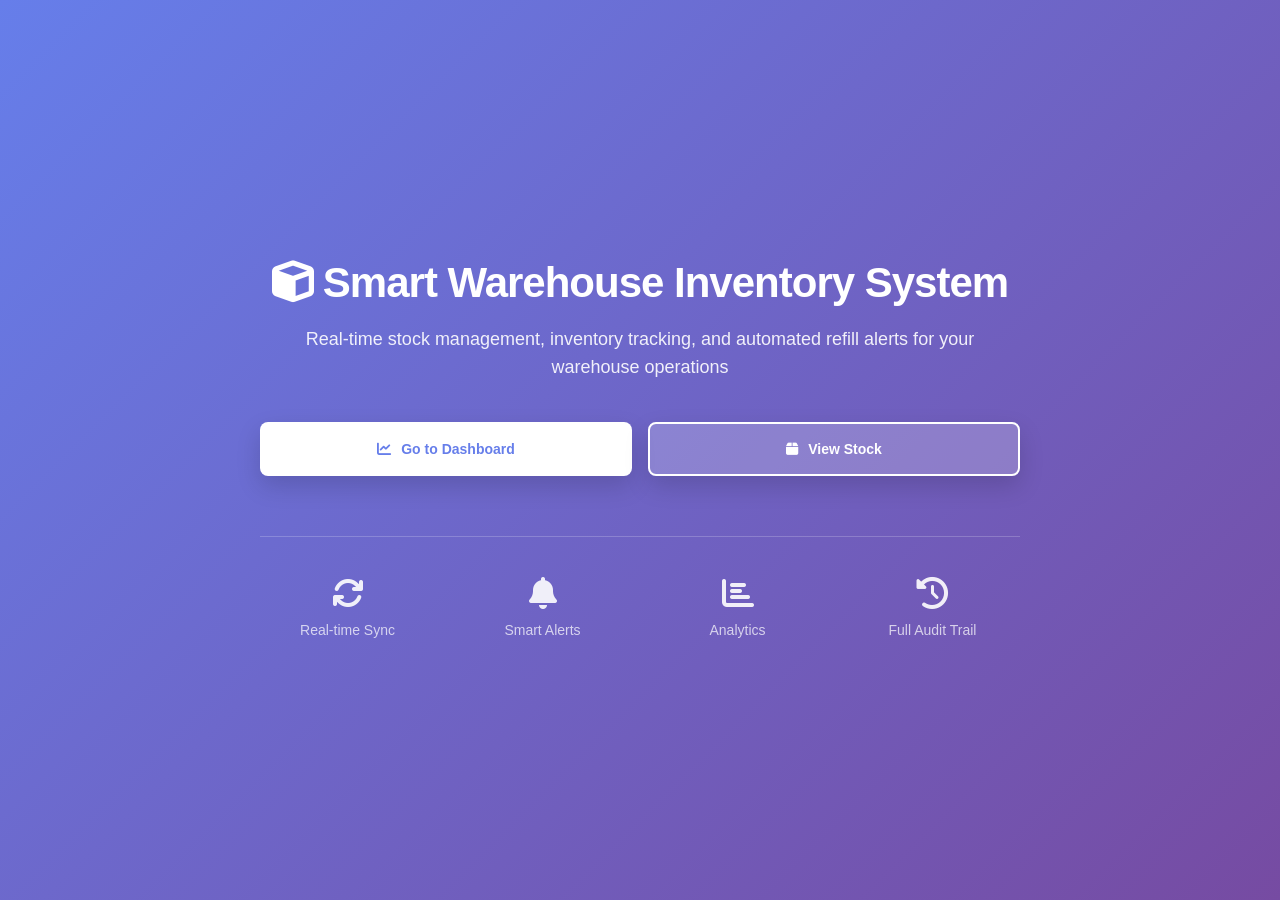
==== templates/index.html @ 35b5aa3a "Initial commit" ====
<!DOCTYPE html>
<html lang="en">
<head>
    <meta charset="UTF-8">
    <meta name="viewport" content="width=device-width, initial-scale=1.0">
    <title>Smart Warehouse Inventory System</title>
    <link href="https://cdnjs.cloudflare.com/ajax/libs/font-awesome/6.5.0/css/all.min.css" rel="stylesheet">
    <link rel="stylesheet" href="/static/style.css">
    <style>
        body {
            margin: 0;
            padding: 0;
            background: linear-gradient(135deg, #667eea 0%, #764ba2 100%);
            min-height: 100vh;
            display: flex;
            align-items: center;
            justify-content: center;
            font-family: -apple-system, BlinkMacSystemFont, "Segoe UI", Roboto, "Helvetica Neue", Arial, sans-serif;
        }
        .hero-container {
            text-align: center;
            max-width: 800px;
            padding: 40px 20px;
        }
        .hero-container h1 {
            color: white;
            font-size: 42px;
            font-weight: 700;
            margin-bottom: 16px;
            line-height: 1.2;
            letter-spacing: -1px;
        }
        .hero-container p {
            color: rgba(255,255,255,0.9);
            font-size: 18px;
            margin-bottom: 40px;
            line-height: 1.6;
        }
        .hero-buttons {
            display: grid;
            grid-template-columns: repeat(auto-fit, minmax(200px, 1fr));
            gap: 16px;
            justify-content: center;
        }
        .hero-buttons a {
            background: white;
            color: #667eea;
            padding: 14px 28px;
            border-radius: 8px;
            text-decoration: none;
            font-weight: 600;
            transition: all 0.3s ease;
            display: flex;
            align-items: center;
            justify-content: center;
            gap: 10px;
            box-shadow: 0 10px 24px rgba(0,0,0,0.15);
        }
        .hero-buttons a:hover {
            transform: translateY(-4px);
            box-shadow: 0 16px 32px rgba(0,0,0,0.2);
            background: #f0f0f0;
        }
        .hero-buttons a.secondary {
            background: rgba(255,255,255,0.2);
            color: white;
            border: 2px solid white;
        }
        .hero-buttons a.secondary:hover {
            background: rgba(255,255,255,0.3);
        }
        .feature-grid {
            display: grid;
            grid-template-columns: repeat(auto-fit, minmax(150px, 1fr));
            gap: 20px;
            margin-top: 60px;
            padding-top: 40px;
            border-top: 1px solid rgba(255,255,255,0.2);
        }
        .feature-item {
            color: white;
            text-align: center;
        }
        .feature-item i {
            font-size: 32px;
            margin-bottom: 10px;
            opacity: 0.9;
        }
        .feature-item p {
            font-size: 14px;
            margin: 0;
            opacity: 0.8;
        }
    </style>
</head>
<body>

<div class="hero-container">
    <h1><i class="fas fa-cube" style="margin-right: 10px;"></i>Smart Warehouse Inventory System</h1>
    <p>Real-time stock management, inventory tracking, and automated refill alerts for your warehouse operations</p>
    
    <div class="hero-buttons">
        <a href="/"><i class="fas fa-chart-line"></i> Go to Dashboard</a>
        <a href="/products" class="secondary"><i class="fas fa-box"></i> View Stock</a>
    </div>

    <div class="feature-grid">
        <div class="feature-item">
            <i class="fas fa-sync"></i>
            <p>Real-time Sync</p>
        </div>
        <div class="feature-item">
            <i class="fas fa-bell"></i>
            <p>Smart Alerts</p>
        </div>
        <div class="feature-item">
            <i class="fas fa-chart-bar"></i>
            <p>Analytics</p>
        </div>
        <div class="feature-item">
            <i class="fas fa-history"></i>
            <p>Full Audit Trail</p>
        </div>
    </div>
</div>

</body>
</html>
---- static/style.css ----
/* ============================================================
   ROOT & VARIABLES
   ============================================================ */

:root {
    --primary: #0066cc;
    --primary-dark: #0052a3;
    --primary-light: #e6f0ff;
    --secondary: #6366f1;
    --success: #10b981;
    --warning: #f59e0b;
    --danger: #ef4444;
    --gray-50: #f9fafb;
    --gray-100: #f3f4f6;
    --gray-200: #e5e7eb;
    --gray-300: #d1d5db;
    --gray-400: #9ca3af;
    --gray-500: #6b7280;
    --gray-600: #4b5563;
    --gray-700: #374151;
    --gray-800: #1f2937;
    --gray-900: #111827;
    --border-radius: 8px;
    --border-radius-lg: 12px;
    --shadow-sm: 0 1px 2px 0 rgba(0,0,0,0.05);
    --shadow-md: 0 4px 12px 0 rgba(0,0,0,0.08);
    --shadow-lg: 0 10px 24px 0 rgba(0,0,0,0.12);
    --shadow-xl: 0 20px 40px 0 rgba(0,0,0,0.15);
    --transition: all 0.3s ease;
    --transition-fast: all 0.2s ease;
}

/* ============================================================
   GENERAL STYLES
   ============================================================ */

* {
    margin: 0;
    padding: 0;
    box-sizing: border-box;
}

html {
    scroll-behavior: smooth;
}

body {
    background-color: var(--gray-50);
    font-family: -apple-system, BlinkMacSystemFont, "Segoe UI", Roboto, "Helvetica Neue", Arial, sans-serif;
    font-size: 14px;
    line-height: 1.6;
    color: var(--gray-700);
}

/* ============================================================
   SIDEBAR
   ============================================================ */

.sidebar {
    width: 260px;
    height: 100vh;
    background: linear-gradient(135deg, var(--gray-900) 0%, var(--gray-800) 100%);
    position: fixed;
    left: 0;
    top: 0;
    padding: 0;
    border-right: 1px solid rgba(255,255,255,0.1);
    display: flex;
    flex-direction: column;
    z-index: 1000;
    box-shadow: var(--shadow-lg);
    overflow-y: auto;
}

.sidebar::-webkit-scrollbar {
    width: 6px;
}

.sidebar::-webkit-scrollbar-track {
    background: rgba(255,255,255,0.05);
}

.sidebar::-webkit-scrollbar-thumb {
    background: rgba(255,255,255,0.2);
    border-radius: 3px;
}

.sidebar::-webkit-scrollbar-thumb:hover {
    background: rgba(255,255,255,0.3);
}

.sidebar h3 {
    color: #ffffff;
    font-size: 20px;
    font-weight: 700;
    padding: 24px 20px;
    border-bottom: 1px solid rgba(255,255,255,0.1);
    letter-spacing: -0.5px;
    display: flex;
    align-items: center;
    gap: 10px;
}

.sidebar h3::before {
    content: "📦";
    font-size: 24px;
}

.sidebar a {
    display: flex;
    align-items: center;
    gap: 12px;
    color: #cbd5e1;
    padding: 12px 20px;
    margin: 4px 12px;
    border-radius: var(--border-radius);
    text-decoration: none;
    transition: var(--transition-fast);
    font-size: 14px;
    font-weight: 500;
    position: relative;
}

.sidebar a::before {
    content: '';
    position: absolute;
    left: 0;
    top: 0;
    bottom: 0;
    width: 3px;
    background-color: var(--primary);
    border-radius: 0 3px 3px 0;
    opacity: 0;
    transition: var(--transition-fast);
}

.sidebar a:hover {
    background-color: rgba(255,255,255,0.1);
    color: #ffffff;
    padding-left: 24px;
}

.sidebar a:hover::before {
    opacity: 1;
}

.sidebar a i {
    width: 20px;
    text-align: center;
}

/* ============================================================
   MAIN CONTENT
   ============================================================ */

.main {
    margin-left: 260px;
    padding: 32px;
    min-height: 100vh;
}

.main h2 {
    font-size: 28px;
    font-weight: 700;
    color: var(--gray-900);
    margin-bottom: 28px;
    letter-spacing: -0.5px;
}

.main h5 {
    font-size: 16px;
    font-weight: 600;
    color: var(--gray-800);
    letter-spacing: -0.3px;
}

/* ============================================================
   CARDS & CONTAINERS
   ============================================================ */

.card {
    background: linear-gradient(135deg, #ffffff 0%, #f8fbff 100%);
    border: 2px solid #e0eaff;
    border-left: 5px solid var(--primary);
    border-radius: var(--border-radius-lg);
    box-shadow: 0 4px 15px rgba(0, 102, 204, 0.08);
    transition: var(--transition);
    overflow: hidden;
}

.card:hover {
    box-shadow: 0 10px 30px rgba(0, 102, 204, 0.15);
    border-color: var(--primary);
    transform: translateY(-4px);
}

.card.stat-card {
    background: linear-gradient(135deg, white 0%, var(--gray-50) 100%);
    border-left: 4px solid var(--primary);
    padding: 24px !important;
    display: flex;
    flex-direction: column;
    justify-content: space-between;
}

.card.stat-card {
    border-left-color: var(--primary);
    border-left-width: 6px;
    background: linear-gradient(to right, rgba(0, 102, 204, 0.05) 0%, white 20%);
    box-shadow: 0 2px 8px rgba(0, 102, 204, 0.1);
}

.card.stat-card h6 {
    color: var(--gray-600);
    font-size: 12px;
    font-weight: 600;
    text-transform: uppercase;
    letter-spacing: 0.5px;
    margin-bottom: 12px;
}

.card.stat-card h3 {
    color: var(--primary);
    font-size: 32px;
    font-weight: 700;
    line-height: 1;
}

.card.stat-card.low-stock {
    border-left-color: var(--warning);
    background: linear-gradient(to right, rgba(245, 158, 11, 0.05) 0%, white 20%);
}

.card.stat-card.low-stock h3 {
    color: var(--warning);
}

.card.stat-card.critical {
    border-left-color: var(--danger);
    background: linear-gradient(to right, rgba(239, 68, 68, 0.05) 0%, white 20%);
}

.card.stat-card.critical h3 {
    color: var(--danger);
}

.card.stat-card.outbound {
    border-left-color: var(--secondary);
    background: linear-gradient(to right, rgba(99, 102, 241, 0.05) 0%, white 20%);
}

.card.stat-card.outbound h3 {
    color: var(--secondary);
}

/* ============================================================
   TABLES
   ============================================================ */

.table {
    margin-bottom: 0;
    font-size: 14px;
}

.table thead {
    background: linear-gradient(135deg, #0066cc 0%, #004c99 100%);
    border-bottom: 3px solid #003d7a;
}

.table thead th {
    color: white;
    font-weight: 700;
    padding: 16px 12px;
    text-transform: uppercase;
    font-size: 12px;
    letter-spacing: 0.5px;
    border: none;
}

.table tbody td {
    padding: 14px 12px;
    border-color: var(--gray-200);
    vertical-align: middle;
}

.table tbody tr {
    transition: var(--transition);
}

.table tbody tr:hover {
    background-color: rgba(0, 102, 204, 0.08);
    box-shadow: inset 0 0 0 9999px rgba(0, 102, 204, 0.08);
    border-left: 4px solid var(--primary);
}

/* ============================================================
   FORMS & INPUTS
   ============================================================ */

.container {
    max-width: 600px;
    margin: 40px auto;
    padding: 20px;
}

form {
    background: linear-gradient(135deg, #ffffff 0%, #f0f7ff 100%);
    padding: 32px;
    border-radius: var(--border-radius);
    box-shadow: 0 4px 20px rgba(0, 102, 204, 0.1);
    border: 2px solid #e0eaff;
}

label {
    display: block;
    margin-bottom: 8px;
    color: var(--gray-700);
    font-weight: 600;
    font-size: 14px;
}

input[type="text"],
input[type="number"],
input[type="email"],
input[type="password"],
input[type="date"],
select,
textarea {
    width: 100%;
    padding: 10px 12px;
    margin-bottom: 20px;
    border: 2px solid #e0eaff;
    border-radius: var(--border-radius);
    font-size: 14px;
    font-family: inherit;
    transition: var(--transition-fast);
    background-color: white;
    color: var(--gray-700);
}

input[type="text"]:focus,
input[type="number"]:focus,
input[type="email"]:focus,
input[type="password"]:focus,
input[type="date"]:focus,
select:focus,
textarea:focus {
    outline: none;
    border-color: var(--primary);
    background-color: white;
    box-shadow: 0 0 0 3px var(--primary-light);
}

button[type="submit"],
.btn,
a.btn {
    background-color: var(--success);
    color: white;
    padding: 11px 24px;
    border: none;
    border-radius: var(--border-radius);
    font-size: 14px;
    font-weight: 600;
    cursor: pointer;
    transition: var(--transition-fast);
    display: inline-block;
    text-decoration: none;
    margin-bottom: 20px;
    position: relative;
    overflow: hidden;
}

button[type="submit"]::before,
.btn::before,
a.btn::before {
    content: '';
    position: absolute;
    top: 50%;
    left: 50%;
    width: 0;
    height: 0;
    background-color: rgba(255,255,255,0.3);
    border-radius: 50%;
    transform: translate(-50%, -50%);
    transition: width 0.6s, height 0.6s;
}

button[type="submit"]:hover::before,
.btn:hover::before,
a.btn:hover::before {
    width: 300px;
    height: 300px;
}

button[type="submit"]:hover,
.btn:hover,
a.btn:hover {
    background-color: var(--primary-dark);
    transform: translateY(-2px);
    box-shadow: 0 12px 24px rgba(0, 102, 204, 0.4);
}

/* ============================================================
   STATUS BADGES
   ============================================================ */

.status {
    display: inline-flex;
    align-items: center;
    gap: 6px;
    padding: 6px 12px;
    border-radius: 20px;
    font-weight: 600;
    font-size: 12px;
    text-transform: uppercase;
    letter-spacing: 0.5px;
}

.status.NORMAL,
.status.normal {
    background-color: #dcfce7;
    color: #166534;
}

.status.NORMAL::before,
.status.normal::before {
    content: "✓";
}

.status.LOW,
.status.low {
    background-color: #fef3c7;
    color: #92400e;
}

.status.LOW::before,
.status.low::before {
    content: "⚠";
}

.status.CRITICAL,
.status.critical {
    background-color: #fee2e2;
    color: #991b1b;
}

.status.CRITICAL::before,
.status.critical::before {
    content: "✕";
}

/* ============================================================
   NAVBAR & NAVIGATION
   ============================================================ */

.navbar {
    display: flex;
    gap: 20px;
    margin-bottom: 24px;
    flex-wrap: wrap;
}

.navbar a,
.text-link {
    color: var(--primary);
    text-decoration: none;
    font-weight: 500;
    transition: var(--transition);
    padding: 8px 0;
    border-bottom: 2px solid transparent;
}

.navbar a:hover,
.text-link:hover {
    color: var(--primary-dark);
    border-bottom-color: var(--primary);
}

/* ============================================================
   ANIMATIONS
   ============================================================ */

@keyframes fadeIn {
    from {
        opacity: 0;
        transform: translateY(10px);
    }
    to {
        opacity: 1;
        transform: translateY(0);
    }
}

@keyframes slideInLeft {
    from {
        opacity: 0;
        transform: translateX(-20px);
    }
    to {
        opacity: 1;
        transform: translateX(0);
    }
}

@keyframes pulse {
    0%, 100% {
        box-shadow: 0 0 0 0 rgba(16, 185, 129, 0.7);
    }
    50% {
        box-shadow: 0 0 0 8px rgba(16, 185, 129, 0);
    }
}

.card {
    animation: fadeIn 0.5s ease;
}

.status {
    animation: slideInLeft 0.3s ease;
}

/* ============================================================
   RESPONSIVE DESIGN
   ============================================================ */

@media (max-width: 768px) {
    .sidebar {
        width: 0;
        transform: translateX(-100%);
        transition: var(--transition);
        z-index: 2000;
    }

    .sidebar.active {
        width: 260px;
        transform: translateX(0);
    }

    .main {
        margin-left: 0;
        padding: 20px;
    }

    .main h2 {
        font-size: 24px;
        margin-bottom: 20px;
    }

    .container {
        padding: 15px;
    }

    form {
        padding: 20px;
    }
}

/* ============================================================
   UTILITY CLASSES & ENHANCEMENTS
   ============================================================ */

.main {
    margin-left: 260px;
    padding: 32px;
    min-height: 100vh;
    background: linear-gradient(135deg, var(--gray-50) 0%, #f0f4ff 100%);
}

form {
    background: white;
    padding: 32px;
    border-radius: var(--border-radius-lg);
    box-shadow: var(--shadow-md);
    border: 1px solid var(--gray-200);
}

.text-muted {
    color: var(--gray-500);
    font-size: 13px;
}

.text-success {
    color: var(--success);
}

.text-danger {
    color: var(--danger);
}

.text-warning {
    color: var(--warning);
}

.badge {
    display: inline-block;
    padding: 4px 8px;
    border-radius: 4px;
    font-size: 12px;
    font-weight: 600;
}

.badge-success {
    background-color: #dcfce7;
    color: #166534;
}

.badge-danger {
    background-color: #fee2e2;
    color: #991b1b;
}

.badge-warning {
    background-color: #fef3c7;
    color: #92400e;
}

/* Smooth scrolling for all elements */
::-webkit-scrollbar {
    width: 8px;
    height: 8px;
}

::-webkit-scrollbar-track {
    background: var(--gray-100);
    border-radius: 4px;
}

::-webkit-scrollbar-thumb {
    background: var(--gray-300);
    border-radius: 4px;
}

::-webkit-scrollbar-thumb:hover {
    background: var(--gray-400);
}

/* ============================================================
   ENHANCED FEATURES
   ============================================================ */

/* Dark Mode Toggle */
.dark-mode-toggle {
    position: fixed;
    top: 56px;
    right: 313px;
    background: var(--primary);
    border: none;
    border-radius: 50px;
    width: 50px;
    height: 50px;
    cursor: pointer;
    display: flex;
    align-items: center;
    justify-content: center;
    font-size: 24px;
    transition: var(--transition);
    z-index: 9999;
    box-shadow: 0 4px 12px rgba(0, 102, 204, 0.3);
    color: white;
    pointer-events: auto;
}

.dark-mode-toggle:hover {
    transform: scale(1.15);
    box-shadow: 0 6px 20px rgba(0, 102, 204, 0.4);
}


/* ============================================================
   DARK MODE - COMPREHENSIVE PROFESSIONAL STYLING
   ============================================================ */

body.dark-mode {
    background: #0f1419 !important;
    color: #e8eaed;
}

body.dark-mode * {
    background-color: inherit;
}

body.dark-mode .main {
    background: #0f1419 !important;
    color: #e8eaed;
}

body.dark-mode h2,
body.dark-mode h3,
body.dark-mode h4,
body.dark-mode h5,
body.dark-mode h6,
body.dark-mode .main h2 {
    color: #ffffff;
    font-weight: 700;
    letter-spacing: -0.5px;
}

body.dark-mode p {
    color: #b0b8c1;
}

/* Cards in Dark Mode */
body.dark-mode .card {
    background: #1a1f2a !important;
    border: 2px solid #2d3748 !important;
    box-shadow: 0 4px 15px rgba(0, 168, 255, 0.15) !important;
    color: #e8eaed;
}

/* Stat Cards - Colored Borders in Dark Mode */
body.dark-mode .card.stat-card {
    border-left: 5px solid #00a8ff !important;
}

body.dark-mode .card.stat-card.low-stock {
    border-left-color: #fbbf24 !important;
}

body.dark-mode .card.stat-card.critical {
    border-left-color: #fca5a5 !important;
}

body.dark-mode .card.stat-card.outbound {
    border-left-color: #a5b4fc !important;
}

/* Action Cards - Colored Borders in Dark Mode */
body.dark-mode .card.inbound-card {
    border-left-color: #10b981 !important;
}

body.dark-mode .card.outbound-card {
    border-left-color: #ef4444 !important;
}

body.dark-mode .card.alert-card {
    border-left-color: #f59e0b !important;
}

body.dark-mode .card.success-card {
    border-left-color: #10b981 !important;
}

body.dark-mode .card:hover {
    border-color: #00a8ff !important;
    box-shadow: 0 8px 25px rgba(0, 168, 255, 0.25) !important;
    transform: translateY(-4px) !important;
}

/* Sidebar in Dark Mode */
body.dark-mode .sidebar {
    background: #0d1117 !important;
    border-right: 1px solid rgba(88, 166, 255, 0.3) !important;
}

body.dark-mode .sidebar h3 {
    color: #ffffff !important;
    border-bottom-color: rgba(88, 166, 255, 0.3) !important;
}

body.dark-mode .sidebar a {
    color: #b0b8c1;
}

body.dark-mode .sidebar a:hover {
    background-color: rgba(0, 168, 255, 0.2) !important;
    color: #ffffff !important;
    border-left-color: #00a8ff !important;
}

/* Main Area Dark Mode */
body.dark-mode .main {
    background-color: #0f1419 !important;
}

/* Tables in Dark Mode */
body.dark-mode table {
    background: #1a1f2a !important;
    color: #e8eaed;
}

body.dark-mode .table thead {
    background: linear-gradient(135deg, #0066cc 0%, #0052a3 100%) !important;
    border-bottom: 3px solid #003d7a !important;
}

body.dark-mode .table thead th {
    color: #ffffff !important;
    font-weight: 700;
}

body.dark-mode .table tbody tr {
    border-color: rgba(88, 166, 255, 0.15) !important;
    color: #b0b8c1;
    background-color: #1a1f2a !important;
}

body.dark-mode .table tbody tr:hover {
    background-color: rgba(0, 168, 255, 0.12) !important;
    box-shadow: inset 0 0 0 9999px rgba(0, 168, 255, 0.08) !important;
}

body.dark-mode .table tbody td {
    color: #b0b8c1;
    background-color: inherit !important;
    vertical-align: middle;
}

/* SKU Name visibility in Dark Mode */
body.dark-mode .sku-name {
    color: #ffffff !important;
    font-weight: 700 !important;
}

/* Badges in Dark Mode */
body.dark-mode .badge {
    background-color: rgba(59, 130, 246, 0.2) !important;
    color: #93c5fd !important;
    border: 1px solid #3b82f6 !important;
}

/* Form Elements in Dark Mode */
body.dark-mode input,
body.dark-mode select,
body.dark-mode textarea {
    background-color: #1a1f2a !important;
    border-color: #2d3748 !important;
    color: #e8eaed !important;
    font-family: inherit;
}

body.dark-mode input::placeholder,
body.dark-mode textarea::placeholder {
    color: #7c8fa3 !important;
}

body.dark-mode input:focus,
body.dark-mode select:focus,
body.dark-mode textarea:focus {
    outline: none !important;
    border-color: #00a8ff !important;
    background-color: #1a1f2a !important;
    box-shadow: 0 0 0 3px rgba(0, 168, 255, 0.2) !important;
}

/* Form Container in Dark Mode */
body.dark-mode form {
    background: #1a1f2a !important;
    border: 2px solid #2d3748 !important;
    box-shadow: 0 4px 20px rgba(0, 0, 0, 0.5) !important;
}

body.dark-mode .container {
    background: #0f1419 !important;
}

body.dark-mode label {
    color: #e8eaed !important;
}

body.dark-mode label i {
    color: #a5b4fc !important;
}

body.dark-mode select {
    background-color: #1a1f2a !important;
    border-color: #2d3748 !important;
    color: #e8eaed !important;
}

body.dark-mode select:focus {
    border-color: #00a8ff !important;
    box-shadow: 0 0 0 3px rgba(0, 168, 255, 0.2) !important;
}

body.dark-mode select option {
    background-color: #1a1f2a !important;
    color: #e8eaed !important;
}

body.dark-mode small {
    color: #9ca3af !important;
}

/* Search and Filter Bar */
body.dark-mode .search-filter-bar input,
body.dark-mode .search-filter-bar select {
    background-color: #1a1f2a !important;
    border-color: #2d3748 !important;
    color: #e8eaed !important;
}

body.dark-mode .search-filter-bar input:focus,
body.dark-mode .search-filter-bar select:focus {
    border-color: #00a8ff !important;
    box-shadow: 0 0 0 3px rgba(0, 168, 255, 0.2) !important;
}

/* Buttons in Dark Mode */
body.dark-mode button[type="submit"],
body.dark-mode .btn {
    background-color: #0099ff !important;
    color: #ffffff !important;
    border: none !important;
}

body.dark-mode button[type="submit"]:hover,
body.dark-mode .btn:hover {
    background-color: #0077cc !important;
    box-shadow: 0 8px 16px rgba(0, 153, 255, 0.4) !important;
}

body.dark-mode .btn-export,
body.dark-mode .btn-filter,
body.dark-mode .btn-search {
    background-color: #6366f1 !important;
}

body.dark-mode .btn-export:hover,
body.dark-mode .btn-filter:hover,
body.dark-mode .btn-search:hover {
    background-color: #4f46e5 !important;
}

body.dark-mode .btn-delete {
    color: #fca5a5 !important;
    background-color: transparent !important;
}

body.dark-mode .btn-delete:hover {
    background-color: rgba(239, 68, 68, 0.2) !important;
    color: #fca5a5 !important;
}

body.dark-mode .btn-edit {
    color: #93c5fd !important;
    background-color: transparent !important;
}

body.dark-mode .btn-edit:hover {
    background-color: rgba(59, 130, 246, 0.2) !important;
    color: #93c5fd !important;
}

/* Badges and Status in Dark Mode */
body.dark-mode .badge {
    background-color: rgba(99, 102, 241, 0.2);
    color: #a5b4fc;
    border: 1px solid #4f46e5;
}

body.dark-mode .status {
    background-color: rgba(99, 102, 241, 0.15);
    border: 1px solid #4f46e5;
}

body.dark-mode .status.NORMAL,
body.dark-mode .status.normal {
    background-color: rgba(16, 185, 129, 0.25) !important;
    color: #86efac !important;
    border: 2px solid #10b981 !important;
    font-weight: 600 !important;
}

body.dark-mode .status.LOW,
body.dark-mode .status.low {
    background-color: rgba(245, 158, 11, 0.25) !important;
    color: #fbbf24 !important;
    border: 2px solid #f59e0b !important;
    font-weight: 600 !important;
}

body.dark-mode .status.CRITICAL,
body.dark-mode .status.critical {
    background-color: rgba(239, 68, 68, 0.25) !important;
    color: #fca5a5 !important;
    border: 2px solid #ef4444 !important;
    font-weight: 600 !important;
}

/* Alert in Dark Mode */
body.dark-mode .alert {
    background-color: rgba(0, 168, 255, 0.15) !important;
    border-left: 4px solid #00a8ff !important;
    color: #b0b8c1;
}

body.dark-mode .alert-error {
    background-color: rgba(239, 68, 68, 0.15) !important;
    border-left-color: #ef4444 !important;
    color: #fca5a5;
}

body.dark-mode .alert-success {
    background-color: rgba(16, 185, 129, 0.15) !important;
    border-left-color: #10b981 !important;
    color: #86efac;
}

/* Dark mode for inline alert styles (used in forms) */
body.dark-mode div[style*="background-color: #fee2e2"] {
    background-color: rgba(239, 68, 68, 0.15) !important;
    border-left-color: #ef4444 !important;
    color: #fca5a5 !important;
}

body.dark-mode div[style*="background-color: #d1fae5"] {
    background-color: rgba(16, 185, 129, 0.15) !important;
    border-left-color: #10b981 !important;
    color: #86efac !important;
}

body.dark-mode div[style*="background-color: #eef2ff"] {
    background-color: rgba(99, 102, 241, 0.15) !important;
    border-left-color: #6366f1 !important;
    color: #a5b4fc !important;
}

body.dark-mode div[style*="background-color: #fef3c7"] {
    background-color: rgba(245, 158, 11, 0.15) !important;
    border-left-color: #f59e0b !important;
    color: #fcd34d !important;
}

/* Dark mode for inline colored text in alerts */
body.dark-mode div[style*="color: #991b1b"] {
    color: #fca5a5 !important;
}

body.dark-mode div[style*="color: #065f46"] {
    color: #86efac !important;
}

body.dark-mode div[style*="color: #3730a3"] {
    color: #a5b4fc !important;
}

body.dark-mode div[style*="color: #92400e"] {
    color: #fcd34d !important;
}

body.dark-mode div[style*="color: #b45309"] {
    color: #fcd34d !important;
}

/* Filter buttons in dark mode */
body.dark-mode .filter-btn {
    background-color: #2a3142 !important;
    color: #e8eaed !important;
    border: 1px solid #3d4556 !important;
}

body.dark-mode .filter-btn:hover {
    background-color: #3d4556 !important;
    color: #00a8ff !important;
}

body.dark-mode .filter-btn[style*="background-color: #0066cc"] {
    background-color: #0066cc !important;
    color: #ffffff !important;
}

body.dark-mode .filter-btn[style*="background-color: #e5e7eb"] {
    background-color: #2a3142 !important;
    color: #e8eaed !important;
}

/* Info Tips Box in Dark Mode */
body.dark-mode .info-tips-box {
    background: rgba(99, 102, 241, 0.15) !important;
    border-left-color: #6366f1 !important;
}

body.dark-mode .info-tips-box h6 {
    color: #a5b4fc !important;
}

body.dark-mode .info-tips-box ul {
    color: #a5b4fc !important;
}

body.dark-mode .info-tips-box strong {
    color: #c7d2fe !important;
}

/* Info Notes Box in Dark Mode */
body.dark-mode .info-notes-box {
    background: rgba(245, 158, 11, 0.15) !important;
    border-left-color: #f59e0b !important;
}

body.dark-mode .info-notes-box h6 {
    color: #fcd34d !important;
}

body.dark-mode .info-notes-box ul {
    color: #fcd34d !important;
}

body.dark-mode .info-notes-box strong {
    color: #fde68a !important;
}

/* Generic Info Box in Dark Mode */
body.dark-mode .info-box {
    background: transparent !important;
}

body.dark-mode .info-box h6 {
    color: inherit !important;
}

body.dark-mode .info-box ul {
    color: #b0b8c1 !important;
}

body.dark-mode .info-box li {
    color: #b0b8c1 !important;
}

/* Action Box in Dark Mode */
body.dark-mode .action-box {
    background: transparent !important;
}

body.dark-mode .action-box h6 {
    color: #fcd34d !important;
}

body.dark-mode .action-box p {
    color: #b0b8c1 !important;
}

/* Progress Bar in Dark Mode */
body.dark-mode .progress {
    background-color: rgba(99, 102, 241, 0.2) !important;
}

body.dark-mode .progress-bar {
    background-color: #00a8ff !important;
}

/* Stat Items in Dark Mode */
body.dark-mode .stat-item {
    background: #1a1f2a !important;
    border-left-color: #00a8ff !important;
    color: #e8eaed;
}

body.dark-mode .stat-item-label {
    color: #7c8fa3 !important;
}

body.dark-mode .stat-item-value {
    color: #00a8ff !important;
}

body.dark-mode .stat-card h3 {
    color: #00a8ff !important;
}

body.dark-mode .stat-card.low-stock h3 {
    color: #fbbf24 !important;
}

body.dark-mode .stat-card.critical h3 {
    color: #fca5a5 !important;
}

body.dark-mode .stat-card.outbound h3 {
    color: #a5b4fc !important;
}

/* Text Muted in Dark Mode */
body.dark-mode .text-muted {
    color: #7c8fa3 !important;
}

/* Empty State in Dark Mode */
body.dark-mode .empty-state {
    color: #7c8fa3;
}

body.dark-mode .empty-state i {
    color: #2d3748;
}

body.dark-mode .empty-state h3 {
    color: #ffffff;
}

body.dark-mode .empty-state p {
    color: #7c8fa3;
}

/* Fix inline styled divs in dark mode */
body.dark-mode div[style*="background: #eef2ff"] {
    background: rgba(99, 102, 241, 0.15) !important;
}

body.dark-mode div[style*="background: #fef3c7"],
body.dark-mode div[style*="background: #fef8c3"] {
    background: rgba(245, 158, 11, 0.15) !important;
}

body.dark-mode div[style*="color: #6366f1"] {
    color: #00a8ff !important;
}

body.dark-mode div[style*="color: #3730a3"] {
    color: #8dbef9 !important;
}

body.dark-mode div[style*="color: #b45309"] {
    color: #fbbf24 !important;
}

body.dark-mode div[style*="color: #92400e"] {
    color: #fcd34d !important;
}

body.dark-mode ul {
    color: inherit;
}

body.dark-mode li {
    color: inherit;
}

/* Dark Mode Toggle in Dark Mode */
body.dark-mode .dark-mode-toggle {
    background: linear-gradient(135deg, #00a8ff 0%, #0086cc 100%) !important;
    color: #ffffff !important;
    box-shadow: 0 4px 12px rgba(0, 168, 255, 0.4) !important;
}

body.dark-mode .badge {
    background-color: rgba(99, 102, 241, 0.2);
    color: #a5b4fc;
    border: 1px solid #4f46e5;
}

body.dark-mode .status {
    background-color: rgba(99, 102, 241, 0.15);
    border: 1px solid #4f46e5;
}

/* Export Button */
.btn-export,
.btn-filter,
.btn-search {
    background-color: var(--secondary);
    margin-right: 8px;
}

.btn-export:hover,
.btn-filter:hover,
.btn-search:hover {
    background-color: #4f46e5;
}

/* Delete Button */
.btn-delete {
    background-color: transparent;
    border: none;
    color: #ef4444;
    font-size: 16px;
    cursor: pointer;
    padding: 6px 10px;
    border-radius: 4px;
    transition: var(--transition-fast);
    display: inline-flex;
    align-items: center;
    justify-content: center;
}

.btn-delete:hover {
    background-color: #fecaca;
    color: #991b1b;
}

/* Edit Button */
.btn-edit {
    background-color: transparent;
    border: none;
    color: #0066cc;
    font-size: 16px;
    cursor: pointer;
    padding: 6px 10px;
    border-radius: 4px;
    transition: var(--transition-fast);
    display: inline-flex;
    align-items: center;
    justify-content: center;
    text-decoration: none;
}

.btn-edit:hover {
    background-color: #e0f2fe;
    color: #0052a3;
}

/* Search & Filter Bar */
.search-filter-bar {
    display: flex;
    gap: 12px;
    margin-bottom: 24px;
    flex-wrap: wrap;
}

.search-filter-bar input,
.search-filter-bar select {
    flex: 1;
    min-width: 200px;
    padding: 10px 14px;
    border: 2px solid var(--gray-200);
    border-radius: var(--border-radius);
    font-size: 14px;
    transition: var(--transition-fast);
}

.search-filter-bar input:focus,
.search-filter-bar select:focus {
    outline: none;
    border-color: var(--primary);
    box-shadow: 0 0 0 3px var(--primary-light);
}

/* Quick Action Buttons */
.action-buttons {
    display: flex;
    gap: 8px;
    flex-wrap: wrap;
}

.btn-sm {
    padding: 8px 16px;
    font-size: 12px;
    font-weight: 600;
    border-radius: var(--border-radius);
    cursor: pointer;
    border: none;
    transition: var(--transition-fast);
}

.btn-sm.btn-edit {
    background-color: var(--primary);
    color: white;
}

.btn-sm.btn-edit:hover {
    background-color: var(--primary-dark);
    transform: translateY(-2px);
}

.btn-sm.btn-delete {
    background-color: var(--danger);
    color: white;
}

.btn-sm.btn-delete:hover {
    background-color: #dc2626;
    transform: translateY(-2px);
}

.btn-sm.btn-view {
    background-color: var(--gray-300);
    color: var(--gray-800);
}

.btn-sm.btn-view:hover {
    background-color: var(--gray-400);
}

/* Table Enhancements */
.table-responsive {
    border-radius: var(--border-radius-lg);
    overflow: hidden;
    box-shadow: var(--shadow-sm);
}

.table-hover tbody tr:hover {
    background-color: rgba(0, 102, 204, 0.05);
    cursor: pointer;
}

/* Alert/Notification Styles */
.alert {
    padding: 16px 20px;
    border-radius: var(--border-radius);
    border-left: 4px solid;
    margin-bottom: 20px;
    display: flex;
    align-items: center;
    gap: 12px;
    animation: slideInLeft 0.3s ease;
}

.alert-success {
    background-color: #d1fae5;
    border-left-color: var(--success);
    color: #065f46;
}

.alert-error {
    background-color: #fee2e2;
    border-left-color: var(--danger);
    color: #991b1b;
}

.alert-warning {
    background-color: #fef3c7;
    border-left-color: var(--warning);
    color: #92400e;
}

.alert-info {
    background-color: #e0f2fe;
    border-left-color: var(--primary);
    color: #0c4a6e;
}

.alert i {
    font-size: 18px;
}

/* Modal Styles */
.modal-overlay {
    display: none;
    position: fixed;
    top: 0;
    left: 0;
    right: 0;
    bottom: 0;
    background-color: rgba(0, 0, 0, 0.5);
    z-index: 3000;
    animation: fadeIn 0.3s ease;
}

.modal-overlay.active {
    display: flex;
    align-items: center;
    justify-content: center;
}

.modal {
    background: white;
    border-radius: var(--border-radius-lg);
    box-shadow: var(--shadow-xl);
    max-width: 500px;
    width: 90%;
    padding: 32px;
    animation: slideInUp 0.3s ease;
}

@keyframes slideInUp {
    from {
        opacity: 0;
        transform: translateY(20px);
    }
    to {
        opacity: 1;
        transform: translateY(0);
    }
}

.modal-header {
    display: flex;
    justify-content: space-between;
    align-items: center;
    margin-bottom: 24px;
    padding-bottom: 16px;
    border-bottom: 1px solid var(--gray-200);
}

.modal-header h3 {
    margin: 0;
    color: var(--gray-900);
    font-size: 20px;
}

.modal-close {
    background: none;
    border: none;
    font-size: 24px;
    cursor: pointer;
    color: var(--gray-500);
    transition: var(--transition-fast);
    padding: 0;
    width: 32px;
    height: 32px;
}

.modal-close:hover {
    color: var(--gray-900);
    transform: rotate(90deg);
}

/* Tabs/Navigation */
.tabs {
    display: flex;
    gap: 8px;
    margin-bottom: 24px;
    border-bottom: 2px solid var(--gray-200);
}

.tab {
    padding: 12px 20px;
    background: none;
    border: none;
    font-size: 14px;
    font-weight: 600;
    cursor: pointer;
    color: var(--gray-600);
    transition: var(--transition-fast);
    position: relative;
}

.tab.active {
    color: var(--primary);
}

.tab.active::after {
    content: '';
    position: absolute;
    bottom: -2px;
    left: 0;
    right: 0;
    height: 2px;
    background-color: var(--primary);
}

.tab:hover {
    color: var(--primary);
}

/* Pagination */
.pagination {
    display: flex;
    gap: 8px;
    justify-content: center;
    margin-top: 24px;
    flex-wrap: wrap;
}

.pagination button,
.pagination a {
    padding: 8px 12px;
    border: 1px solid var(--gray-300);
    background: white;
    border-radius: var(--border-radius);
    cursor: pointer;
    transition: var(--transition-fast);
    font-size: 14px;
    font-weight: 500;
    min-width: 40px;
}

.pagination button:hover,
.pagination a:hover {
    background-color: var(--primary);
    color: white;
    border-color: var(--primary);
}

.pagination button.active {
    background-color: var(--primary);
    color: white;
    border-color: var(--primary);
}

/* Loading Spinner */
.spinner {
    display: inline-block;
    width: 16px;
    height: 16px;
    border: 2px solid rgba(0, 102, 204, 0.3);
    border-top-color: var(--primary);
    border-radius: 50%;
    animation: spin 0.8s linear infinite;
}

@keyframes spin {
    to {
        transform: rotate(360deg);
    }
}

/* Progress Bar */
.progress {
    width: 100%;
    height: 8px;
    background-color: var(--gray-200);
    border-radius: 4px;
    overflow: hidden;
    margin: 12px 0;
}

.progress-bar {
    height: 100%;
    background: linear-gradient(90deg, var(--primary) 0%, var(--secondary) 100%);
    transition: width 0.3s ease;
    border-radius: 4px;
}

/* Tooltips */
.tooltip-container {
    position: relative;
    display: inline-block;
}

.tooltip-text {
    visibility: hidden;
    background-color: var(--gray-800);
    color: #fff;
    text-align: center;
    border-radius: 4px;
    padding: 8px 12px;
    position: absolute;
    z-index: 1;
    bottom: 125%;
    left: 50%;
    margin-left: -60px;
    width: 120px;
    opacity: 0;
    transition: opacity 0.3s;
    font-size: 12px;
    white-space: nowrap;
}

.tooltip-container:hover .tooltip-text {
    visibility: visible;
    opacity: 1;
}

/* Data Grid/Table Enhancements */
.column-sticky {
    position: sticky;
    left: 0;
    background-color: white;
    z-index: 10;
}

body.dark-mode .column-sticky {
    background-color: #1e293b;
}

.column-number {
    width: 50px;
    text-align: center;
}

/* Actions Column */
.table {
    width: 100%;
    table-layout: fixed;
}

.table th:last-child,
.table td:last-child {
    width: 100px;
    text-align: center;
    vertical-align: middle;
    min-width: 100px;
}

.table th:nth-child(1),
.table td:nth-child(1) {
    width: 50px;
    min-width: 50px;
}

/* Stats Container */
.stats-grid {
    display: grid;
    grid-template-columns: repeat(auto-fit, minmax(200px, 1fr));
    gap: 16px;
    margin-bottom: 28px;
}

.stat-item {
    background: white;
    padding: 20px;
    border-radius: var(--border-radius-lg);
    border-left: 4px solid var(--primary);
    box-shadow: var(--shadow-sm);
    transition: var(--transition);
}

.stat-item:hover {
    transform: translateY(-4px);
    box-shadow: var(--shadow-lg);
}

.stat-item-label {
    font-size: 12px;
    font-weight: 600;
    text-transform: uppercase;
    color: var(--gray-600);
    margin-bottom: 8px;
    letter-spacing: 0.5px;
}

.stat-item-value {
    font-size: 28px;
    font-weight: 700;
    color: var(--primary);
    line-height: 1;
}

.stat-item-change {
    font-size: 12px;
    margin-top: 8px;
    color: var(--gray-600);
}

.stat-item-change.positive {
    color: var(--success);
}

.stat-item-change.negative {
    color: var(--danger);
}

/* Charts Container */
.chart-container {
    position: relative;
    height: 300px;
    margin: 20px 0;
    padding: 20px;
    background: white;
    border-radius: var(--border-radius-lg);
    box-shadow: var(--shadow-sm);
}

/* No Data State */
.empty-state {
    text-align: center;
    padding: 60px 20px;
    color: var(--gray-600);
}

.empty-state i {
    font-size: 64px;
    color: var(--gray-300);
    margin-bottom: 16px;
    display: block;
}

.empty-state h3 {
    font-size: 20px;
    margin: 16px 0;
    color: var(--gray-800);
}

.empty-state p {
    margin-bottom: 24px;
    color: var(--gray-500);
}

/* Enhanced Form Group */
.form-group {
    margin-bottom: 20px;
}

.form-group label {
    display: block;
    margin-bottom: 8px;
    font-weight: 600;
    color: var(--gray-700);
    font-size: 14px;
}

.form-group input,
.form-group select,
.form-group textarea {
    width: 100%;
    padding: 10px 12px;
    border: 2px solid var(--gray-200);
    border-radius: var(--border-radius);
    font-size: 14px;
    transition: var(--transition-fast);
}

.form-group input:focus,
.form-group select:focus,
.form-group textarea:focus {
    outline: none;
    border-color: var(--primary);
    box-shadow: 0 0 0 3px var(--primary-light);
}

.form-group.error input,
.form-group.error select {
    border-color: var(--danger);
    box-shadow: 0 0 0 3px rgba(239, 68, 68, 0.1);
}

.form-error {
    color: var(--danger);
    font-size: 12px;
    margin-top: 4px;
}

/* Badge Enhancements */
.badge-lg {
    padding: 8px 16px;
    font-size: 13px;
}

/* Responsive Grid */
@media (max-width: 1024px) {
    .stats-grid {
        grid-template-columns: repeat(auto-fit, minmax(150px, 1fr));
    }
}

@media (max-width: 768px) {
    .search-filter-bar {
        flex-direction: column;
    }

    .search-filter-bar input,
    .search-filter-bar select {
        min-width: 100%;
    }

    .action-buttons {
        flex-direction: column;
    }

    .btn-sm {
        width: 100%;
    }

    .tabs {
        overflow-x: auto;
    }

    .dark-mode-toggle {
        top: 8px;
        right: 10px;
        width: 45px;
        height: 45px;
        font-size: 20px;
    }
}
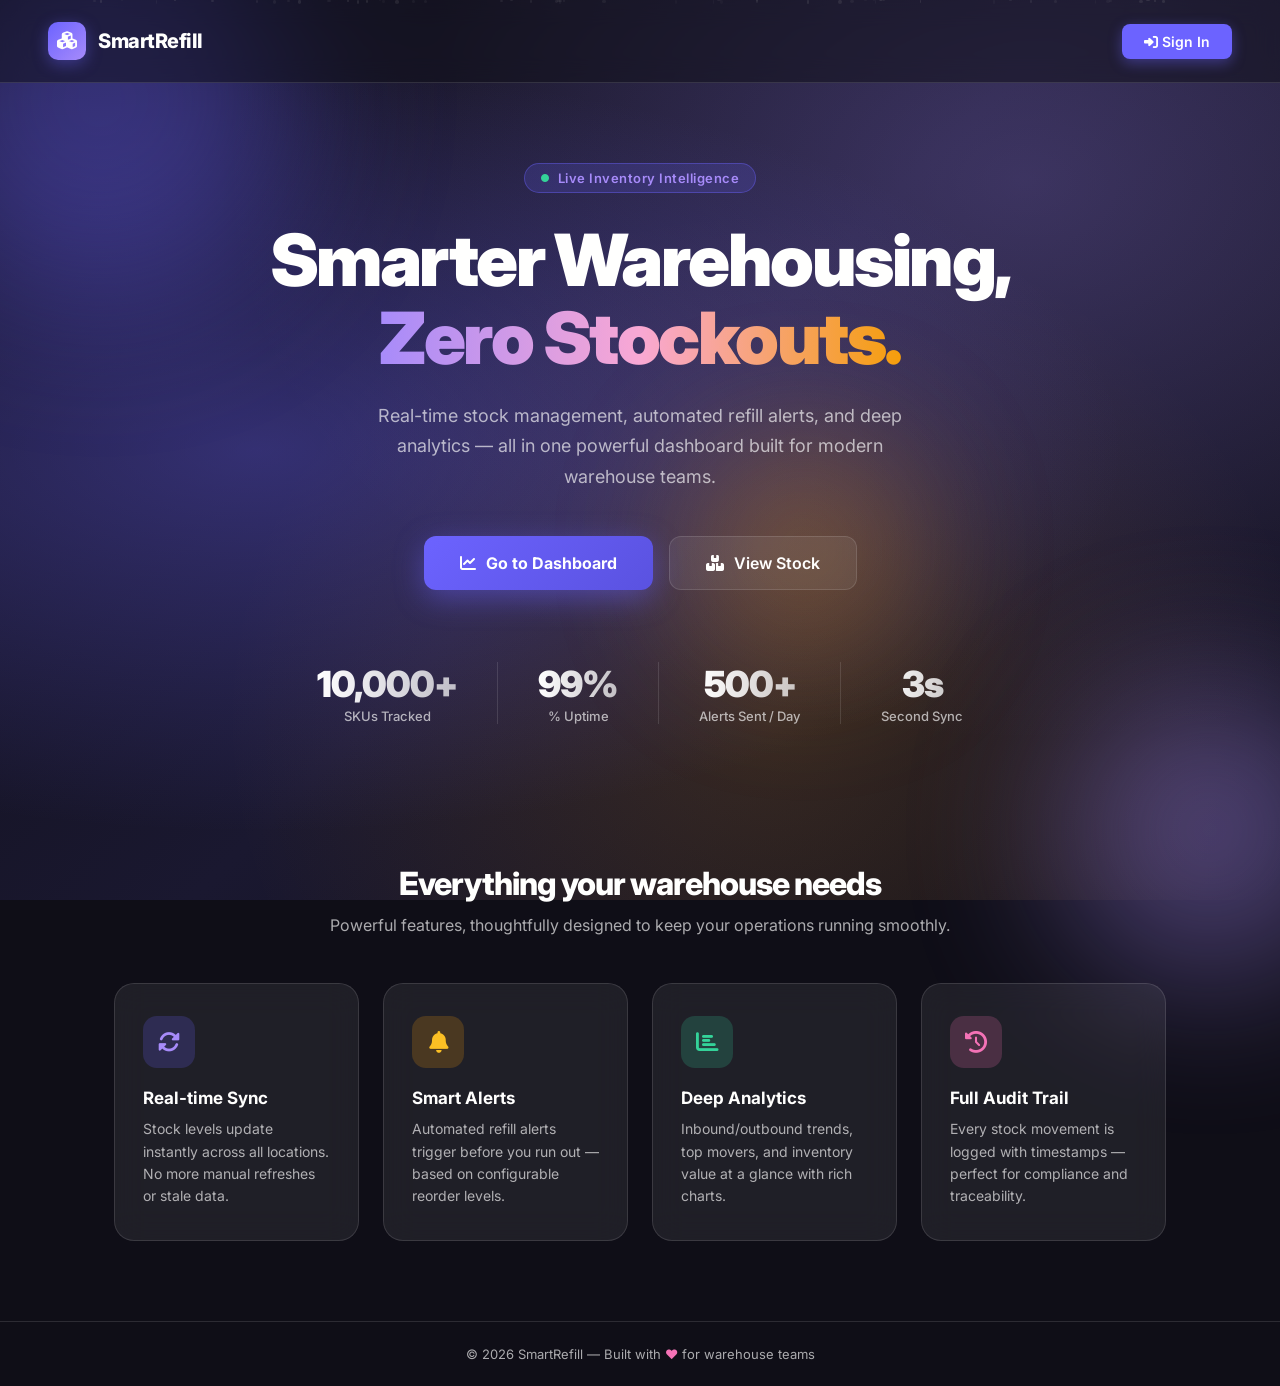
==== commit 039f7d09: "feat: Add reports, suppliers, profile pages; dark theme; refill alerts; scripts reorganization - Add" ====
--- a/templates/index.html
+++ b/templates/index.html
@@ -1,128 +1,707 @@
 <!DOCTYPE html>
 <html lang="en">
+
 <head>
     <meta charset="UTF-8">
     <meta name="viewport" content="width=device-width, initial-scale=1.0">
-    <title>Smart Warehouse Inventory System</title>
+    <title>Smart Refill — Smart Warehouse Inventory System</title>
+    <meta name="description"
+        content="Real-time stock management, inventory tracking, and automated refill alerts for your warehouse operations.">
+    <link href="https://fonts.googleapis.com/css2?family=Inter:wght@300;400;500;600;700;800;900&display=swap"
+        rel="stylesheet">
     <link href="https://cdnjs.cloudflare.com/ajax/libs/font-awesome/6.5.0/css/all.min.css" rel="stylesheet">
-    <link rel="stylesheet" href="/static/style.css">
     <style>
-        body {
+        *,
+        *::before,
+        *::after {
+            box-sizing: border-box;
             margin: 0;
             padding: 0;
-            background: linear-gradient(135deg, #667eea 0%, #764ba2 100%);
+        }
+
+        :root {
+            --primary: #6c63ff;
+            --primary-2: #a78bfa;
+            --accent: #f59e0b;
+            --dark: #0f0e17;
+            --card-bg: rgba(255, 255, 255, 0.07);
+            --border: rgba(255, 255, 255, 0.12);
+            --text: #fffffe;
+            --muted: rgba(255, 255, 255, 0.65);
+        }
+
+        html {
+            scroll-behavior: smooth;
+        }
+
+        body {
+            font-family: 'Inter', sans-serif;
+            background: var(--dark);
+            color: var(--text);
+            overflow-x: hidden;
             min-height: 100vh;
+        }
+
+        /* ─── ANIMATED BACKGROUND ─── */
+        .bg-canvas {
+            position: fixed;
+            inset: 0;
+            z-index: 0;
+            background: radial-gradient(ellipse at 20% 50%, rgba(108, 99, 255, 0.35) 0%, transparent 60%),
+                radial-gradient(ellipse at 80% 20%, rgba(167, 139, 250, 0.25) 0%, transparent 55%),
+                radial-gradient(ellipse at 60% 80%, rgba(245, 158, 11, 0.15) 0%, transparent 50%),
+                linear-gradient(135deg, #0f0e17 0%, #1a1830 50%, #0f0e17 100%);
+        }
+
+        /* Floating orbs */
+        .orb {
+            position: fixed;
+            border-radius: 50%;
+            filter: blur(80px);
+            opacity: 0.4;
+            animation: floatOrb 8s ease-in-out infinite;
+            pointer-events: none;
+            z-index: 0;
+        }
+
+        .orb-1 {
+            width: 400px;
+            height: 400px;
+            background: var(--primary);
+            top: -100px;
+            left: -100px;
+            animation-delay: 0s;
+        }
+
+        .orb-2 {
+            width: 300px;
+            height: 300px;
+            background: var(--primary-2);
+            bottom: -80px;
+            right: -80px;
+            animation-delay: 3s;
+        }
+
+        .orb-3 {
+            width: 200px;
+            height: 200px;
+            background: var(--accent);
+            top: 50%;
+            left: 55%;
+            animation-delay: 5s;
+        }
+
+        @keyframes floatOrb {
+
+            0%,
+            100% {
+                transform: translate(0, 0) scale(1);
+            }
+
+            50% {
+                transform: translate(30px, -30px) scale(1.08);
+            }
+        }
+
+        /* Particle dots */
+        .particles {
+            position: fixed;
+            inset: 0;
+            z-index: 0;
+            overflow: hidden;
+            pointer-events: none;
+        }
+
+        .particle {
+            position: absolute;
+            width: 2px;
+            height: 2px;
+            background: rgba(255, 255, 255, 0.6);
+            border-radius: 50%;
+            animation: rise linear infinite;
+        }
+
+        @keyframes rise {
+            0% {
+                transform: translateY(100vh) scale(0);
+                opacity: 0;
+            }
+
+            10% {
+                opacity: 1;
+            }
+
+            90% {
+                opacity: 1;
+            }
+
+            100% {
+                transform: translateY(-10vh) scale(1.5);
+                opacity: 0;
+            }
+        }
+
+        /* ─── LAYOUT ─── */
+        .page {
+            position: relative;
+            z-index: 1;
+            min-height: 100vh;
+            display: flex;
+            flex-direction: column;
+        }
+
+        /* ─── NAV ─── */
+        nav {
+            display: flex;
+            align-items: center;
+            justify-content: space-between;
+            padding: 22px 48px;
+            border-bottom: 1px solid var(--border);
+            backdrop-filter: blur(12px);
+            background: rgba(15, 14, 23, 0.5);
+        }
+
+        .nav-brand {
+            display: flex;
+            align-items: center;
+            gap: 12px;
+            font-weight: 800;
+            font-size: 20px;
+            letter-spacing: -0.5px;
+            color: var(--text);
+            text-decoration: none;
+        }
+
+        .nav-brand .logo-icon {
+            width: 38px;
+            height: 38px;
+            background: linear-gradient(135deg, var(--primary), var(--primary-2));
+            border-radius: 10px;
             display: flex;
             align-items: center;
             justify-content: center;
-            font-family: -apple-system, BlinkMacSystemFont, "Segoe UI", Roboto, "Helvetica Neue", Arial, sans-serif;
-        }
-        .hero-container {
+            font-size: 18px;
+            box-shadow: 0 4px 16px rgba(108, 99, 255, 0.4);
+        }
+
+        .nav-links {
+            display: flex;
+            align-items: center;
+            gap: 12px;
+        }
+
+        .btn-nav-login {
+            padding: 9px 22px;
+            border-radius: 8px;
+            background: var(--primary);
+            color: #fff;
+            font-weight: 600;
+            font-size: 14px;
+            text-decoration: none;
+            transition: all 0.25s ease;
+            box-shadow: 0 4px 14px rgba(108, 99, 255, 0.4);
+        }
+
+        .btn-nav-login:hover {
+            background: #5a52e0;
+            transform: translateY(-2px);
+            box-shadow: 0 8px 22px rgba(108, 99, 255, 0.5);
+        }
+
+        /* ─── HERO SECTION ─── */
+        .hero {
+            flex: 1;
+            display: flex;
+            flex-direction: column;
+            align-items: center;
+            justify-content: center;
             text-align: center;
-            max-width: 800px;
-            padding: 40px 20px;
-        }
-        .hero-container h1 {
-            color: white;
-            font-size: 42px;
+            padding: 80px 24px 60px;
+        }
+
+        .badge {
+            display: inline-flex;
+            align-items: center;
+            gap: 8px;
+            background: rgba(108, 99, 255, 0.18);
+            border: 1px solid rgba(108, 99, 255, 0.4);
+            color: var(--primary-2);
+            font-size: 13px;
+            font-weight: 600;
+            padding: 6px 16px;
+            border-radius: 50px;
+            margin-bottom: 28px;
+            animation: fadeInDown 0.6s ease both;
+            letter-spacing: 0.5px;
+        }
+
+        .badge i {
+            font-size: 11px;
+        }
+
+        .hero h1 {
+            font-size: clamp(38px, 6vw, 72px);
+            font-weight: 900;
+            line-height: 1.08;
+            letter-spacing: -2.5px;
+            margin-bottom: 24px;
+            animation: fadeInDown 0.7s ease 0.1s both;
+        }
+
+        .hero h1 .grad {
+            background: linear-gradient(90deg, var(--primary-2) 0%, #f9a8d4 50%, var(--accent) 100%);
+            -webkit-background-clip: text;
+            -webkit-text-fill-color: transparent;
+            background-clip: text;
+        }
+
+        .hero p.subtitle {
+            max-width: 560px;
+            font-size: 18px;
+            line-height: 1.7;
+            color: var(--muted);
+            margin-bottom: 44px;
+            animation: fadeInDown 0.7s ease 0.2s both;
+        }
+
+        /* ─── CTA BUTTONS ─── */
+        .cta-group {
+            display: flex;
+            gap: 16px;
+            flex-wrap: wrap;
+            justify-content: center;
+            animation: fadeInDown 0.7s ease 0.3s both;
+            margin-bottom: 72px;
+        }
+
+        .btn-primary {
+            display: inline-flex;
+            align-items: center;
+            gap: 10px;
+            padding: 16px 36px;
+            background: linear-gradient(135deg, var(--primary) 0%, #5a52e0 100%);
+            color: #fff;
             font-weight: 700;
-            margin-bottom: 16px;
-            line-height: 1.2;
+            font-size: 16px;
+            border-radius: 12px;
+            text-decoration: none;
+            box-shadow: 0 8px 30px rgba(108, 99, 255, 0.45);
+            transition: all 0.3s ease;
+            position: relative;
+            overflow: hidden;
+        }
+
+        .btn-primary::before {
+            content: '';
+            position: absolute;
+            inset: 0;
+            background: linear-gradient(135deg, rgba(255, 255, 255, 0.15), transparent);
+            opacity: 0;
+            transition: opacity 0.3s;
+        }
+
+        .btn-primary:hover {
+            transform: translateY(-4px);
+            box-shadow: 0 16px 40px rgba(108, 99, 255, 0.55);
+        }
+
+        .btn-primary:hover::before {
+            opacity: 1;
+        }
+
+        .btn-ghost {
+            display: inline-flex;
+            align-items: center;
+            gap: 10px;
+            padding: 16px 36px;
+            background: var(--card-bg);
+            color: var(--text);
+            font-weight: 600;
+            font-size: 16px;
+            border-radius: 12px;
+            text-decoration: none;
+            border: 1px solid var(--border);
+            backdrop-filter: blur(10px);
+            transition: all 0.3s ease;
+        }
+
+        .btn-ghost:hover {
+            background: rgba(255, 255, 255, 0.12);
+            border-color: rgba(255, 255, 255, 0.25);
+            transform: translateY(-4px);
+            box-shadow: 0 12px 30px rgba(0, 0, 0, 0.25);
+        }
+
+        /* ─── STATS ROW ─── */
+        .stats-row {
+            display: flex;
+            gap: 40px;
+            justify-content: center;
+            flex-wrap: wrap;
+            animation: fadeInDown 0.7s ease 0.4s both;
+            margin-bottom: 80px;
+        }
+
+        .stat-item {
+            text-align: center;
+        }
+
+        .stat-item .num {
+            font-size: 36px;
+            font-weight: 900;
             letter-spacing: -1px;
-        }
-        .hero-container p {
-            color: rgba(255,255,255,0.9);
-            font-size: 18px;
-            margin-bottom: 40px;
+            background: linear-gradient(90deg, #fff, rgba(255, 255, 255, 0.7));
+            -webkit-background-clip: text;
+            -webkit-text-fill-color: transparent;
+            background-clip: text;
+        }
+
+        .stat-item .label {
+            font-size: 13px;
+            color: var(--muted);
+            margin-top: 2px;
+            font-weight: 500;
+        }
+
+        .stat-divider {
+            width: 1px;
+            background: var(--border);
+            align-self: stretch;
+        }
+
+        /* ─── FEATURE CARDS ─── */
+        .features {
+            padding: 0 24px 80px;
+            max-width: 1100px;
+            margin: 0 auto;
+            width: 100%;
+        }
+
+        .features-header {
+            text-align: center;
+            margin-bottom: 48px;
+            animation: fadeInUp 0.7s ease 0.5s both;
+        }
+
+        .features-header h2 {
+            font-size: 32px;
+            font-weight: 800;
+            letter-spacing: -1px;
+            margin-bottom: 12px;
+        }
+
+        .features-header p {
+            color: var(--muted);
+            font-size: 16px;
+        }
+
+        .card-grid {
+            display: grid;
+            grid-template-columns: repeat(auto-fit, minmax(240px, 1fr));
+            gap: 24px;
+        }
+
+        .feat-card {
+            background: var(--card-bg);
+            border: 1px solid var(--border);
+            border-radius: 20px;
+            padding: 32px 28px;
+            backdrop-filter: blur(16px);
+            transition: all 0.35s ease;
+            animation: fadeInUp 0.6s ease both;
+            cursor: default;
+        }
+
+        .feat-card:nth-child(1) {
+            animation-delay: 0.1s;
+        }
+
+        .feat-card:nth-child(2) {
+            animation-delay: 0.2s;
+        }
+
+        .feat-card:nth-child(3) {
+            animation-delay: 0.3s;
+        }
+
+        .feat-card:nth-child(4) {
+            animation-delay: 0.4s;
+        }
+
+        .feat-card:hover {
+            transform: translateY(-8px);
+            background: rgba(255, 255, 255, 0.1);
+            border-color: rgba(255, 255, 255, 0.22);
+            box-shadow: 0 24px 48px rgba(0, 0, 0, 0.3);
+        }
+
+        .feat-icon {
+            width: 52px;
+            height: 52px;
+            border-radius: 14px;
+            display: flex;
+            align-items: center;
+            justify-content: center;
+            font-size: 22px;
+            margin-bottom: 20px;
+        }
+
+        .feat-icon.purple {
+            background: rgba(108, 99, 255, 0.2);
+            color: var(--primary-2);
+        }
+
+        .feat-icon.amber {
+            background: rgba(245, 158, 11, 0.2);
+            color: #fbbf24;
+        }
+
+        .feat-icon.green {
+            background: rgba(52, 211, 153, 0.2);
+            color: #34d399;
+        }
+
+        .feat-icon.pink {
+            background: rgba(244, 114, 182, 0.2);
+            color: #f472b6;
+        }
+
+        .feat-card h3 {
+            font-size: 17px;
+            font-weight: 700;
+            margin-bottom: 10px;
+        }
+
+        .feat-card p {
+            font-size: 14px;
+            color: var(--muted);
             line-height: 1.6;
         }
-        .hero-buttons {
-            display: grid;
-            grid-template-columns: repeat(auto-fit, minmax(200px, 1fr));
-            gap: 16px;
-            justify-content: center;
-        }
-        .hero-buttons a {
-            background: white;
-            color: #667eea;
-            padding: 14px 28px;
-            border-radius: 8px;
-            text-decoration: none;
-            font-weight: 600;
-            transition: all 0.3s ease;
-            display: flex;
-            align-items: center;
-            justify-content: center;
-            gap: 10px;
-            box-shadow: 0 10px 24px rgba(0,0,0,0.15);
-        }
-        .hero-buttons a:hover {
-            transform: translateY(-4px);
-            box-shadow: 0 16px 32px rgba(0,0,0,0.2);
-            background: #f0f0f0;
-        }
-        .hero-buttons a.secondary {
-            background: rgba(255,255,255,0.2);
-            color: white;
-            border: 2px solid white;
-        }
-        .hero-buttons a.secondary:hover {
-            background: rgba(255,255,255,0.3);
-        }
-        .feature-grid {
-            display: grid;
-            grid-template-columns: repeat(auto-fit, minmax(150px, 1fr));
-            gap: 20px;
-            margin-top: 60px;
-            padding-top: 40px;
-            border-top: 1px solid rgba(255,255,255,0.2);
-        }
-        .feature-item {
-            color: white;
+
+        /* ─── FOOTER ─── */
+        footer {
             text-align: center;
-        }
-        .feature-item i {
-            font-size: 32px;
-            margin-bottom: 10px;
-            opacity: 0.9;
-        }
-        .feature-item p {
-            font-size: 14px;
-            margin: 0;
-            opacity: 0.8;
+            padding: 24px;
+            color: var(--muted);
+            font-size: 13px;
+            border-top: 1px solid var(--border);
+        }
+
+        footer span {
+            color: #f472b6;
+        }
+
+        /* ─── ANIMATIONS ─── */
+        @keyframes fadeInDown {
+            from {
+                opacity: 0;
+                transform: translateY(-24px);
+            }
+
+            to {
+                opacity: 1;
+                transform: translateY(0);
+            }
+        }
+
+        @keyframes fadeInUp {
+            from {
+                opacity: 0;
+                transform: translateY(24px);
+            }
+
+            to {
+                opacity: 1;
+                transform: translateY(0);
+            }
+        }
+
+        /* ─── RESPONSIVE ─── */
+        @media (max-width: 600px) {
+            nav {
+                padding: 16px 20px;
+            }
+
+            .hero {
+                padding: 60px 16px 40px;
+            }
+
+            .stats-row {
+                gap: 24px;
+            }
+
+            .stat-divider {
+                display: none;
+            }
+
+            .cta-group {
+                flex-direction: column;
+                align-items: center;
+            }
+
+            .btn-primary,
+            .btn-ghost {
+                width: 100%;
+                max-width: 320px;
+                justify-content: center;
+            }
         }
     </style>
 </head>
+
 <body>
 
-<div class="hero-container">
-    <h1><i class="fas fa-cube" style="margin-right: 10px;"></i>Smart Warehouse Inventory System</h1>
-    <p>Real-time stock management, inventory tracking, and automated refill alerts for your warehouse operations</p>
-    
-    <div class="hero-buttons">
-        <a href="/"><i class="fas fa-chart-line"></i> Go to Dashboard</a>
-        <a href="/products" class="secondary"><i class="fas fa-box"></i> View Stock</a>
-    </div>
-
-    <div class="feature-grid">
-        <div class="feature-item">
-            <i class="fas fa-sync"></i>
-            <p>Real-time Sync</p>
-        </div>
-        <div class="feature-item">
-            <i class="fas fa-bell"></i>
-            <p>Smart Alerts</p>
-        </div>
-        <div class="feature-item">
-            <i class="fas fa-chart-bar"></i>
-            <p>Analytics</p>
-        </div>
-        <div class="feature-item">
-            <i class="fas fa-history"></i>
-            <p>Full Audit Trail</p>
-        </div>
-    </div>
-</div>
+    <!-- Background layers -->
+    <div class="bg-canvas"></div>
+    <div class="orb orb-1"></div>
+    <div class="orb orb-2"></div>
+    <div class="orb orb-3"></div>
+    <div class="particles" id="particles"></div>
+
+    <div class="page">
+
+        <!-- NAV -->
+        <nav>
+            <a href="/" class="nav-brand">
+                <div class="logo-icon"><i class="fas fa-cubes"></i></div>
+                SmartRefill
+            </a>
+            <div class="nav-links">
+                <a href="/login" class="btn-nav-login"><i class="fas fa-sign-in-alt"></i> Sign In</a>
+            </div>
+        </nav>
+
+        <!-- HERO -->
+        <section class="hero">
+            <div class="badge"><i class="fas fa-circle" style="color:#34d399;font-size:8px;"></i> Live Inventory
+                Intelligence</div>
+
+            <h1>
+                Smarter Warehousing,<br>
+                <span class="grad">Zero Stockouts.</span>
+            </h1>
+
+            <p class="subtitle">
+                Real-time stock management, automated refill alerts, and deep analytics —
+                all in one powerful dashboard built for modern warehouse teams.
+            </p>
+
+            <div class="cta-group">
+                <a href="/login" id="btn-dashboard" class="btn-primary">
+                    <i class="fas fa-chart-line"></i> Go to Dashboard
+                </a>
+                <a href="/login?next=/products" id="btn-viewstock" class="btn-ghost">
+                    <i class="fas fa-boxes"></i> View Stock
+                </a>
+            </div>
+
+            <!-- Quick stats -->
+            <div class="stats-row">
+                <div class="stat-item">
+                    <div class="num" data-target="10000">0</div>
+                    <div class="label">SKUs Tracked</div>
+                </div>
+                <div class="stat-divider"></div>
+                <div class="stat-item">
+                    <div class="num" data-target="99">0</div>
+                    <div class="label">% Uptime</div>
+                </div>
+                <div class="stat-divider"></div>
+                <div class="stat-item">
+                    <div class="num" data-target="500">0</div>
+                    <div class="label">Alerts Sent / Day</div>
+                </div>
+                <div class="stat-divider"></div>
+                <div class="stat-item">
+                    <div class="num" data-target="3">0</div>
+                    <div class="label">Second Sync</div>
+                </div>
+            </div>
+        </section>
+
+        <!-- FEATURE CARDS -->
+        <section class="features">
+            <div class="features-header">
+                <h2>Everything your warehouse needs</h2>
+                <p>Powerful features, thoughtfully designed to keep your operations running smoothly.</p>
+            </div>
+
+            <div class="card-grid">
+                <div class="feat-card">
+                    <div class="feat-icon purple"><i class="fas fa-sync-alt"></i></div>
+                    <h3>Real-time Sync</h3>
+                    <p>Stock levels update instantly across all locations. No more manual refreshes or stale data.</p>
+                </div>
+                <div class="feat-card">
+                    <div class="feat-icon amber"><i class="fas fa-bell"></i></div>
+                    <h3>Smart Alerts</h3>
+                    <p>Automated refill alerts trigger before you run out — based on configurable reorder levels.</p>
+                </div>
+                <div class="feat-card">
+                    <div class="feat-icon green"><i class="fas fa-chart-bar"></i></div>
+                    <h3>Deep Analytics</h3>
+                    <p>Inbound/outbound trends, top movers, and inventory value at a glance with rich charts.</p>
+                </div>
+                <div class="feat-card">
+                    <div class="feat-icon pink"><i class="fas fa-history"></i></div>
+                    <h3>Full Audit Trail</h3>
+                    <p>Every stock movement is logged with timestamps — perfect for compliance and traceability.</p>
+                </div>
+            </div>
+        </section>
+
+        <!-- FOOTER -->
+        <footer>
+            &copy; 2026 SmartRefill &mdash; Built with <span>♥</span> for warehouse teams
+        </footer>
+
+    </div><!-- /page -->
+
+    <script>
+        /* ── Floating particles ── */
+        const container = document.getElementById('particles');
+        for (let i = 0; i < 55; i++) {
+            const p = document.createElement('div');
+            p.className = 'particle';
+            p.style.cssText = `
+            left: ${Math.random() * 100}%;
+            width: ${Math.random() * 3 + 1}px;
+            height: ${Math.random() * 3 + 1}px;
+            animation-duration: ${Math.random() * 14 + 8}s;
+            animation-delay: ${Math.random() * 10}s;
+            opacity: ${Math.random() * 0.5 + 0.2};
+        `;
+            container.appendChild(p);
+        }
+
+        /* ── Animated counters ── */
+        function animateCounter(el) {
+            const target = +el.dataset.target;
+            const suffix = target >= 10000 ? '+' : target === 99 ? '%' : target === 3 ? 's' : '+';
+            const duration = 1800;
+            const step = 16;
+            const totalSteps = duration / step;
+            let current = 0;
+            const increment = target / totalSteps;
+            const timer = setInterval(() => {
+                current += increment;
+                if (current >= target) { current = target; clearInterval(timer); }
+                el.textContent = Math.floor(current).toLocaleString() + suffix;
+            }, step);
+        }
+
+        const observer = new IntersectionObserver(entries => {
+            entries.forEach(e => {
+                if (e.isIntersecting) {
+                    animateCounter(e.target);
+                    observer.unobserve(e.target);
+                }
+            });
+        }, { threshold: 0.5 });
+
+        document.querySelectorAll('.num[data-target]').forEach(el => observer.observe(el));
+    </script>
 
 </body>
-</html>
+
+</html>
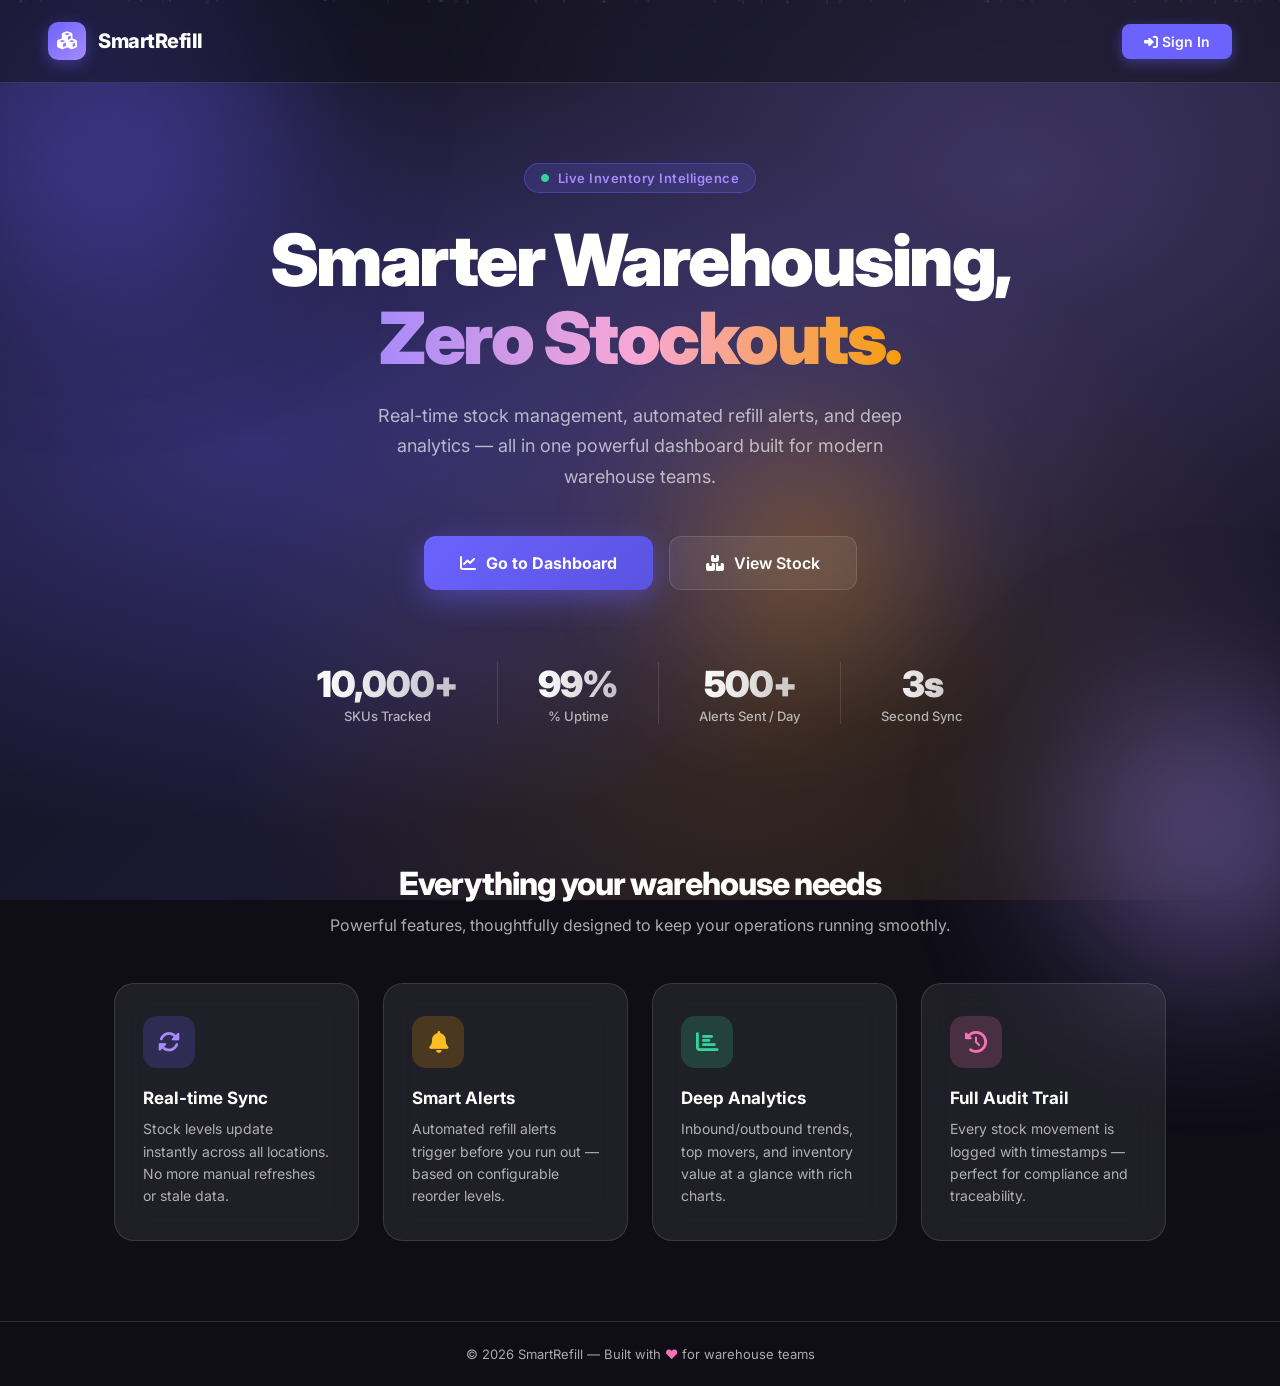
==== commit 88d15bbc: "Update index.html and inventory.db" ====
--- a/templates/index.html
+++ b/templates/index.html
@@ -13,7 +13,7 @@
     <style>
         *,
         *::before,
-        *::after {
+thon         *::after {
             box-sizing: border-box;
             margin: 0;
             padding: 0;
